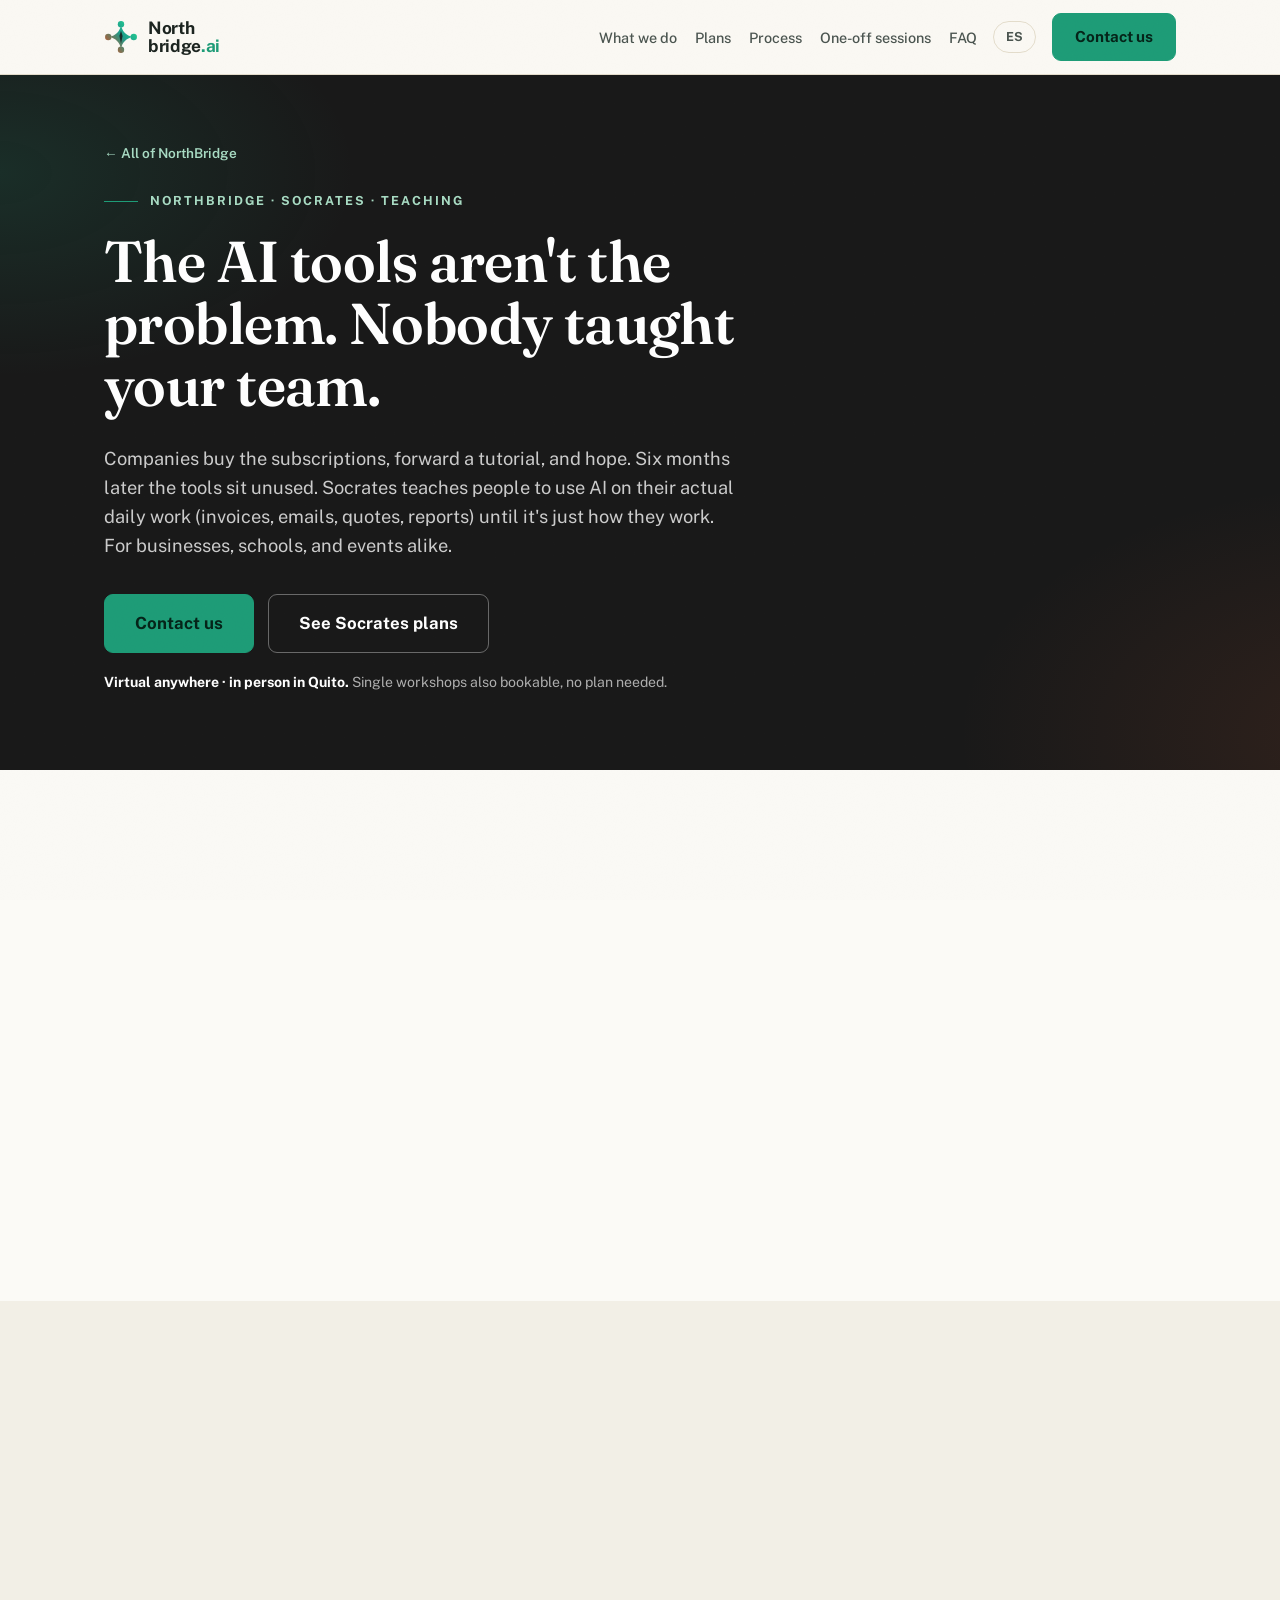
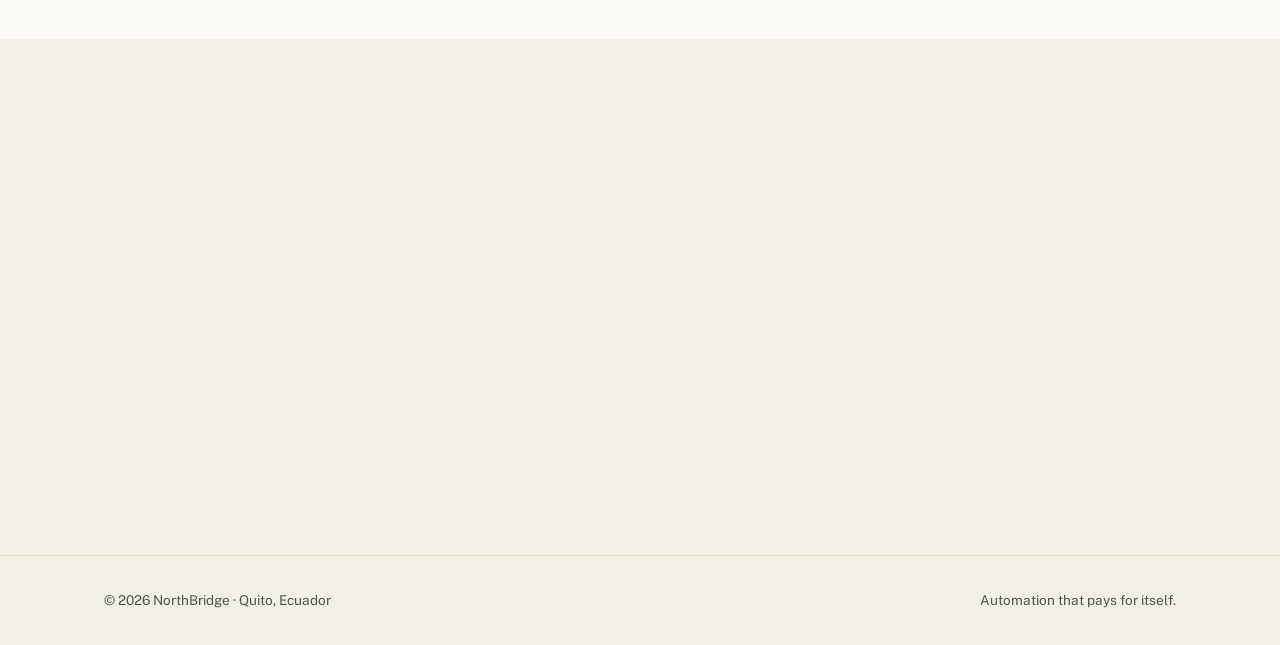
==== socrates.html @ 63552acc "Recolor: sync logo accent fill to charcoal" ====
<!DOCTYPE html>
<html lang="en">
<head>
<meta charset="UTF-8">
<meta name="viewport" content="width=device-width, initial-scale=1.0">
<title>NorthBridge Socrates: AI training that sticks</title>
<meta name="description" content="Socrates is NorthBridge's teaching practice: hands-on AI workshops for business teams, AI literacy programs for schools, and AI talks for events. Virtual anywhere, in person in Quito, in English or Spanish. Plans from $99/month; one-off classes from $49/seat.">
<meta name="keywords" content="AI training for teams, AI workshop for employees, AI fluency training, corporate AI training, AI classes for schools, AI literacy program, AI speaker for events, AI talk for conference, hands-on AI workshop, capacitación en IA, taller de inteligencia artificial, clases de IA para escuelas, Quito">
<script type="application/ld+json">
{
  "@context": "https://schema.org",
  "@type": "Service",
  "name": "NorthBridge Socrates",
  "serviceType": "AI training and education",
  "provider": {"@type": "ProfessionalService", "name": "NorthBridge", "email": "northbridgeai1@gmail.com", "address": {"@type": "PostalAddress", "addressLocality": "Quito", "addressCountry": "EC"}},
  "description": "Hands-on AI training: workshops for business teams built on their real daily work, AI literacy programs for schools (students and teachers), and AI talks for conferences and events. Virtual anywhere, in person in Quito, in English or Spanish.",
  "audience": [
    {"@type": "Audience", "audienceType": "Small and medium business teams"},
    {"@type": "EducationalAudience", "educationalRole": "Schools: students and teachers"},
    {"@type": "Audience", "audienceType": "Conference and event organizers"}
  ],
  "areaServed": ["Worldwide (virtual)", "Ecuador"],
  "offers": [
    {"@type": "Offer", "name": "Foundations", "description": "1 team workshop per quarter, monthly AI letter, email Q&A between sessions.", "price": "99", "priceCurrency": "USD", "priceSpecification": {"@type": "UnitPriceSpecification", "price": "99", "priceCurrency": "USD", "unitText": "per month"}},
    {"@type": "Offer", "name": "Academy", "description": "1 team workshop per month, session recordings and practice exercises after every workshop, monthly AI letter and email Q&A between sessions.", "price": "199", "priceCurrency": "USD", "priceSpecification": {"@type": "UnitPriceSpecification", "price": "199", "priceCurrency": "USD", "unitText": "per month"}},
    {"@type": "Offer", "name": "Agora", "description": "2 team workshops per month, custom curriculum for your industry and tools, office hours, quarterly skills scorecard, and an AI tool-stack audit (which subscriptions to keep or cancel).", "price": "249", "priceCurrency": "USD", "priceSpecification": {"@type": "UnitPriceSpecification", "price": "249", "priceCurrency": "USD", "unitText": "per month"}},
    {"@type": "Offer", "name": "One-off team workshop", "description": "2-hour hands-on AI fluency workshop for up to 10 people.", "price": "199", "priceCurrency": "USD"},
    {"@type": "Offer", "name": "Open class: Automation 101", "description": "90-minute class for owners and managers, per seat.", "price": "49", "priceCurrency": "USD"}
  ]
}
</script>
<link rel="preconnect" href="https://fonts.googleapis.com">
<link rel="preconnect" href="https://fonts.gstatic.com" crossorigin>
<link href="https://fonts.googleapis.com/css2?family=Fraunces:opsz,wght@9..144,500;9..144,600;9..144,700&family=Public+Sans:ital,wght@0,400;0,500;0,600;0,700;1,400&display=swap" rel="stylesheet">
<link rel="stylesheet" href="styles.css">
</head>
<body>

<header>
  <nav class="nav">
    <a class="brand" href="index.html" aria-label="NorthBridge home">
      <svg width="34" height="34" viewBox="0 0 64 64" fill="none" xmlns="http://www.w3.org/2000/svg" aria-hidden="true">
        <defs>
          <linearGradient id="nbg" x1="8" y1="52" x2="56" y2="12" gradientUnits="userSpaceOnUse">
            <stop offset="0" stop-color="#c1572f"/><stop offset=".55" stop-color="#1f9e8c"/><stop offset="1" stop-color="#25d193"/>
          </linearGradient>
        </defs>
        <path d="M32 10 C34.5 22 42 29.5 54 32 C42 34.5 34.5 42 32 54 C29.5 42 22 34.5 10 32 C22 29.5 29.5 22 32 10 Z" fill="url(#nbg)"/>
        <circle cx="32" cy="8" r="6" fill="url(#nbg)"/><circle cx="32" cy="56" r="6" fill="url(#nbg)"/>
        <circle cx="8" cy="32" r="6" fill="url(#nbg)"/><circle cx="56" cy="32" r="6" fill="url(#nbg)"/>
        <path d="M32 20 L35 30 L32 44 L29 30 Z" fill="#1a1a1a" opacity=".85"/>
      </svg>
      <span class="brand-name">North<br>bridge<em>.ai</em></span>
    </a>
    <div class="nav-right">
      <div class="nav-links">
        <a href="index.html#brands"><span class="en">What we do</span><span class="es">Qué hacemos</span></a>
        <a href="#plans"><span class="en">Plans</span><span class="es">Planes</span></a>
        <a href="index.html#process"><span class="en">Process</span><span class="es">Proceso</span></a>
        <a href="#oneoff"><span class="en">One-off sessions</span><span class="es">Sesiones sueltas</span></a>
        <a href="index.html#faq"><span class="en">FAQ</span><span class="es">Preguntas</span></a>
      </div>
      <button class="lang-toggle" id="langBtn" aria-label="Cambiar idioma">ES</button>
      <a class="btn" href="mailto:northbridgeai1@gmail.com?subject=Socrates">
        <span class="en">Contact us</span><span class="es">Contáctanos</span>
      </a>
    </div>
  </nav>
</header>

<main>

<section class="hero">
  <div class="wrap">
    <p class="crumb"><a href="index.html#brands">← <span class="en">All of NorthBridge</span><span class="es">Todo NorthBridge</span></a></p>
    <p class="kicker"><span class="en">NorthBridge · Socrates · Teaching</span><span class="es">NorthBridge · Socrates · Enseñanza</span></p>
    <h1>
      <span class="en">The AI tools aren't the problem. Nobody taught your team.</span>
      <span class="es">Las herramientas de IA no son el problema. Nadie le enseñó a tu equipo.</span>
    </h1>
    <p class="lede">
      <span class="en">Companies buy the subscriptions, forward a tutorial, and hope. Six months later the tools sit unused. Socrates teaches people to use AI on their actual daily work (invoices, emails, quotes, reports) until it's just how they work. For businesses, schools, and events alike.</span>
      <span class="es">Las empresas compran las suscripciones, reenvían un tutorial, y esperan. Seis meses después las herramientas están sin usar. Socrates enseña a la gente a usar IA en su trabajo diario real (facturas, correos, cotizaciones, reportes) hasta que sea simplemente su forma de trabajar. Para empresas, escuelas y eventos por igual.</span>
    </p>
    <div class="hero-cta">
      <a class="btn big" href="mailto:northbridgeai1@gmail.com?subject=Socrates">
        <span class="en">Contact us</span><span class="es">Contáctanos</span>
      </a>
      <a class="btn big ghost" href="#plans">
        <span class="en">See Socrates plans</span><span class="es">Ver planes Socrates</span>
      </a>
    </div>
    <p class="hero-note" style="margin-top:18px">
      <span class="en"><strong>Virtual anywhere · in person in Quito.</strong> Single workshops also bookable, no plan needed.</span>
      <span class="es"><strong>Virtual donde estés · presencial en Quito.</strong> También puedes reservar talleres sueltos, sin plan.</span>
    </p>
  </div>
</section>

<section class="fit">
  <div class="wrap">
    <p class="step-label rv"><span class="en">Is Socrates for you?</span><span class="es">¿Socrates es para ti?</span></p>
    <h2 class="h2 rv">
      <span class="en">You'll recognize these symptoms.</span>
      <span class="es">Vas a reconocer estos síntomas.</span>
    </h2>
    <div class="fit-grid">
      <div class="fit-card rv">
        <h3><span class="en">"We pay for it, but…"</span><span class="es">"Lo pagamos, pero…"</span></h3>
        <p><span class="en">There's an AI subscription on the company card. Two people opened it once. Nobody's sure what it's for anymore.</span><span class="es">Hay una suscripción de IA en la tarjeta de la empresa. Dos personas la abrieron una vez. Ya nadie sabe bien para qué es.</span></p>
      </div>
      <div class="fit-card rv d1">
        <h3><span class="en">One person knows everything</span><span class="es">Una persona lo sabe todo</span></h3>
        <p><span class="en">All the AI knowledge in the company lives in one enthusiast's head. When they're on vacation, it's 2019 again.</span><span class="es">Todo el conocimiento de IA de la empresa vive en la cabeza de un entusiasta. Cuando se va de vacaciones, vuelve a ser 2019.</span></p>
      </div>
      <div class="fit-card rv d2">
        <h3><span class="en">Fear dressed as skepticism</span><span class="es">Miedo disfrazado de escepticismo</span></h3>
        <p><span class="en">Half the team says AI is overhyped. Ask quietly, and it's not skepticism: nobody wants to look slow in front of colleagues. Training in a safe room fixes that.</span><span class="es">La mitad del equipo dice que la IA es puro humo. Pregunta en privado, y no es escepticismo: nadie quiere verse lento frente a los colegas. Capacitar en un espacio seguro arregla eso.</span></p>
      </div>
    </div>
    <p class="sub rv" style="margin-top:36px">
      <span class="en">And it's not only businesses: Socrates gives talks and classes at <strong>events</strong>, and runs AI-literacy programs for <strong>schools</strong>, students and teachers both.</span>
      <span class="es">Y no es solo para empresas: Socrates da charlas y clases en <strong>eventos</strong>, y dicta programas de alfabetización en IA para <strong>escuelas</strong>, estudiantes y profesores por igual.</span>
    </p>
  </div>
</section>

<section class="plans" id="plans">
  <div class="wrap">
    <p class="step-label rv"><span class="en">Socrates plans</span><span class="es">Planes Socrates</span></p>
    <h2 class="h2 rv"><span class="en">Three depths of fluency.</span><span class="es">Tres profundidades de fluidez.</span></h2>
    <p class="sub rv">
      <span class="en">Every workshop is hands-on and built on your team's real tasks. People leave having already done their work faster, not having watched slides about it.</span>
      <span class="es">Cada taller es práctico y se construye sobre las tareas reales de tu equipo. La gente sale habiendo hecho ya su trabajo más rápido, no habiendo visto diapositivas sobre el tema.</span>
    </p>
    <div class="tiers">
      <div class="tier rv">
        <h3>Foundations</h3>
        <p class="for"><span class="en">Keep the fluency alive, quarter by quarter.</span><span class="es">Mantén viva la fluidez, trimestre a trimestre.</span></p>
        <div class="tprice"><span class="n">$99</span><span class="per"><span class="en">/ month</span><span class="es">/ mes</span></span></div>
        <ul>
          <li><strong>1</strong> <span class="en">team workshop / quarter</span><span class="es">taller de equipo / trimestre</span></li>
          <li><span class="en">Monthly AI letter for your business</span><span class="es">Carta mensual de IA para tu negocio</span></li>
          <li><span class="en">Email Q&amp;A between sessions</span><span class="es">Preguntas por correo entre sesiones</span></li>
        </ul>
        <a class="btn navy cta book" style="text-align:center" href="book.html?plan=Socrates+Foundations">
          <span class="en">Choose Foundations</span><span class="es">Elegir Foundations</span>
        </a>
      </div>
      <div class="tier rv d1">
        <h3>Academy</h3>
        <p class="for"><span class="en">A monthly rhythm of learning.</span><span class="es">Un ritmo mensual de aprendizaje.</span></p>
        <div class="tprice"><span class="n">$199</span><span class="per"><span class="en">/ month</span><span class="es">/ mes</span></span></div>
        <ul>
          <li><strong>1</strong> <span class="en">team workshop / month</span><span class="es">taller de equipo / mes</span></li>
          <li><span class="en">Session recordings + practice exercises after every workshop</span><span class="es">Grabaciones + ejercicios de práctica después de cada taller</span></li>
          <li><span class="en">Monthly AI letter &amp; email Q&amp;A between sessions</span><span class="es">Carta mensual de IA y preguntas por correo entre sesiones</span></li>
        </ul>
        <a class="btn navy cta book" style="text-align:center" href="book.html?plan=Socrates+Academy">
          <span class="en">Choose Academy</span><span class="es">Elegir Academy</span>
        </a>
      </div>
      <div class="tier best rv d2">
        <span class="badge"><span class="en">Popular</span><span class="es">Popular</span></span>
        <h3>Agora</h3>
        <p class="for"><span class="en">A curriculum, not just sessions.</span><span class="es">Un plan de estudios, no solo sesiones.</span></p>
        <div class="tprice"><span class="n">$249</span><span class="per"><span class="en">/ month</span><span class="es">/ mes</span></span></div>
        <ul>
          <li><strong>2</strong> <span class="en">team workshops / month</span><span class="es">talleres de equipo / mes</span></li>
          <li><span class="en">Custom curriculum for your industry &amp; tools</span><span class="es">Plan de estudios a medida para tu industria y herramientas</span></li>
          <li><span class="en">Office hours: your team can book us anytime</span><span class="es">Horas de consulta: tu equipo nos agenda cuando quiera</span></li>
          <li><span class="en">Quarterly skills scorecard: who's fluent, who needs help</span><span class="es">Boleta trimestral de habilidades: quién domina, quién necesita ayuda</span></li>
          <li><span class="en">AI tool-stack audit: which subscriptions to keep or cancel</span><span class="es">Auditoría de herramientas de IA: qué suscripciones mantener o cancelar</span></li>
        </ul>
        <a class="btn cta book" style="text-align:center" href="book.html?plan=Socrates+Agora">
          <span class="en">Choose Agora</span><span class="es">Elegir Agora</span>
        </a>
        <p class="value-note">
          <span class="en">$50 more than Academy gets you double the workshops, plus curriculum, office hours, skills scorecard, and tool audit.</span>
          <span class="es">$50 más que Academy te da el doble de talleres, más plan de estudios, horas de consulta, boleta de habilidades y auditoría de herramientas.</span>
        </p>
      </div>
    </div>
    <p class="tiers-note rv">
      <span class="en">Choosing a plan books your <strong>free first meeting</strong>: the invite lands on both calendars automatically. Every plan: 30-day money-back guarantee on your first month · single workshops bookable without any plan · pay yearly and get 2 months free.</span>
      <span class="es">Elegir un plan agenda tu <strong>primera reunión gratuita</strong>: la invitación llega a ambos calendarios automáticamente. Todos los planes: garantía de devolución de 30 días en tu primer mes · talleres sueltos reservables sin ningún plan · paga el año y llévate 2 meses gratis.</span>
    </p>

    <div class="bundle-strip rv">
      <div>
        <h3><span class="en">Training sticks best next to real automation.</span><span class="es">La capacitación pega mejor junto a automatización real.</span></h3>
        <p><span class="en">The Growth and Scale bundles pair Socrates with Cinderella and Hermes: your team learns on the very systems we build for them. And bundles cost less than the plans separately.</span><span class="es">Los paquetes Crecimiento y Escala combinan Socrates con Cinderella y Hermes: tu equipo aprende sobre los mismos sistemas que construimos para ellos. Y los paquetes cuestan menos que los planes por separado.</span></p>
      </div>
      <a class="btn big" href="index.html#plans"><span class="en">See the bundles</span><span class="es">Ver los paquetes</span></a>
    </div>
  </div>
</section>

<section class="fit" id="oneoff">
  <div class="wrap">
    <p class="step-label rv"><span class="en">One-off sessions</span><span class="es">Sesiones sueltas</span></p>
    <h2 class="h2 rv">
      <span class="en">No plan needed. Book a single session.</span>
      <span class="es">Sin plan. Reserva una sesión suelta.</span>
    </h2>
    <p class="sub rv" style="margin-bottom:40px">
      <span class="en">Virtual anywhere, in person in Quito. Email us a date that works and how many people are coming.</span>
      <span class="es">Virtual donde estés, presencial en Quito. Escríbenos una fecha que te sirva y cuántas personas asisten.</span>
    </p>
    <div class="fit-grid">
      <div class="fit-card rv">
        <h3><span class="en">Team workshop · 2h · $199</span><span class="es">Taller de equipo · 2h · $199</span></h3>
        <p style="margin-bottom:16px"><span class="en">Hands-on AI fluency for up to 10 people, built on your team's real daily work.</span><span class="es">Fluidez práctica en IA para hasta 10 personas, sobre el trabajo diario real de tu equipo.</span></p>
        <a class="btn navy" href="mailto:northbridgeai1@gmail.com?subject=Workshop%3A%20AI%20Fluency"><span class="en">Book it</span><span class="es">Reservar</span></a>
      </div>
      <div class="fit-card rv d1">
        <h3><span class="en">Open class · 90 min · $49/seat</span><span class="es">Clase abierta · 90 min · $49/persona</span></h3>
        <p style="margin-bottom:16px"><span class="en">Automation 101 for owners and managers: what it is, what it costs, what to automate first.</span><span class="es">Automatización 101 para dueños y gerentes: qué es, cuánto cuesta, qué automatizar primero.</span></p>
        <a class="btn navy" href="mailto:northbridgeai1@gmail.com?subject=Class%3A%20Automation%20101"><span class="en">Reserve a seat</span><span class="es">Reservar un lugar</span></a>
      </div>
      <div class="fit-card rv d2">
        <h3><span class="en">Events &amp; schools: quoted</span><span class="es">Eventos y escuelas: cotizado</span></h3>
        <p style="margin-bottom:16px"><span class="en">Talks for conferences and events, AI-literacy programs for schools. Tell us the audience and the date; quote within a day.</span><span class="es">Charlas para conferencias y eventos, programas de alfabetización en IA para escuelas. Cuéntanos la audiencia y la fecha; cotización en un día.</span></p>
        <a class="btn navy" href="mailto:northbridgeai1@gmail.com?subject=Socrates%3A%20event%20or%20school"><span class="en">Tell us what you need</span><span class="es">Cuéntanos qué necesitas</span></a>
      </div>
    </div>
  </div>
</section>

<section class="final" style="background:var(--paper-dark)">
  <div class="wrap">
    <h2 class="h2 rv">
      <span class="en">Your competitors' teams are learning this right now.</span>
      <span class="es">Los equipos de tu competencia están aprendiendo esto ahora mismo.</span>
    </h2>
    <p class="rv">
      <span class="en">Email us your team size and what they spend their days on. We'll propose the right depth (a single workshop, a plan, or a full curriculum) and you pick.</span>
      <span class="es">Escríbenos el tamaño de tu equipo y en qué se les van los días. Te proponemos la profundidad correcta (un taller suelto, un plan, o un plan de estudios completo) y tú eliges.</span>
    </p>
    <a class="btn navy big rv" href="mailto:northbridgeai1@gmail.com?subject=Socrates">
      <span class="en">Contact us</span><span class="es">Contáctanos</span>
    </a>
    <p class="mail rv">
      <span class="en">Or write directly: </span><span class="es">O escribe directamente: </span>
      <a href="mailto:northbridgeai1@gmail.com">northbridgeai1@gmail.com</a>
    </p>
  </div>
</section>

</main>

<footer>
  <div class="wrap foot">
    <span>© 2026 NorthBridge · Quito, Ecuador</span>
    <span><span class="en">Automation that pays for itself.</span><span class="es">Automatización que se paga sola.</span></span>
  </div>
</footer>

<script src="site.js"></script>
</body>
</html>
---- styles.css ----
/* NorthBridge shared styles, used by cinderella.html, hermes.html, socrates.html
   (index.html keeps its own inline copy; keep big changes in sync) */
:root{
  --ink:#1d2521;
  --ink-soft:#4c5651;
  --paper:#fbfaf6;
  --paper-dark:#f2efe6;
  --navy:#232323;
  --deep:#1a1a1a;
  --deep-2:#222222;
  --teal:#1f9d78;
  --teal-dark:#136349;
  --teal-soft:#a9dcc4;
  --gold:#d9a344;
  --line:#e4ddcc;
  --line-dark:rgba(255,255,255,.12);
  --serif:"Fraunces", Georgia, serif;
  --sans:"Public Sans", -apple-system, "Segoe UI", sans-serif;
}
*{margin:0;padding:0;box-sizing:border-box}
html{scroll-behavior:smooth}
body{
  font-family:var(--sans);background:var(--paper);color:var(--ink);
  line-height:1.6;font-size:17px;-webkit-font-smoothing:antialiased;overflow-x:hidden;
}
body::before{
  content:"";position:fixed;inset:0;pointer-events:none;z-index:999;opacity:.35;
  background-image:url("data:image/svg+xml,%3Csvg xmlns='http://www.w3.org/2000/svg' width='120' height='120'%3E%3Cfilter id='n'%3E%3CfeTurbulence type='fractalNoise' baseFrequency='0.9' numOctaves='2'/%3E%3CfeColorMatrix values='0 0 0 0 0 0 0 0 0 0 0 0 0 0 0 0 0 0 0.03 0'/%3E%3C/filter%3E%3Crect width='120' height='120' filter='url(%23n)'/%3E%3C/svg%3E");
}
.es{display:none}
html[data-lang="es"] .es{display:revert}
html[data-lang="es"] .en{display:none}
.wrap{max-width:1120px;margin:0 auto;padding:0 24px}
a{color:inherit}

/* reveal */
.rv{opacity:0;transform:translateY(26px);transition:opacity .7s ease, transform .7s ease}
.rv.in{opacity:1;transform:none}
.rv.d1{transition-delay:.08s}.rv.d2{transition-delay:.16s}.rv.d3{transition-delay:.24s}
@media (prefers-reduced-motion: reduce){
  .rv{opacity:1;transform:none;transition:none}
  html{scroll-behavior:auto}
}

/* nav */
header{
  position:sticky;top:0;z-index:50;
  background:rgba(251,249,244,.92);backdrop-filter:blur(10px);
  border-bottom:1px solid var(--line);
}
.nav{display:flex;align-items:center;justify-content:space-between;padding:13px 24px;max-width:1120px;margin:0 auto}
.brand{display:flex;align-items:center;gap:10px;text-decoration:none}
.brand-name{font-weight:700;font-size:1.08rem;letter-spacing:-.02em;color:var(--ink);line-height:1.05}
.brand-name em{font-style:normal;color:var(--teal)}
.nav-right{display:flex;align-items:center;gap:16px}
.nav-links{display:flex;gap:18px;font-size:.9rem;font-weight:500}
.nav-links a{text-decoration:none;color:var(--ink-soft)}
.nav-links a:hover{color:var(--ink)}
.lang-toggle{
  border:1px solid var(--line);background:transparent;border-radius:999px;
  font:inherit;font-size:.78rem;font-weight:700;padding:5px 12px;cursor:pointer;color:var(--ink-soft);
}
.lang-toggle:hover{border-color:var(--teal);color:var(--ink)}
@media(max-width:760px){.nav-links{display:none}}

/* buttons */
.btn{
  display:inline-block;background:var(--teal);color:#06251a;text-decoration:none;
  padding:11px 22px;border-radius:9px;font-weight:700;font-size:.95rem;
  border:1px solid var(--teal);transition:transform .15s, box-shadow .15s, background .15s;
  position:relative;overflow:hidden;
}
.btn:hover{background:#22cf8e;transform:translateY(-1px);box-shadow:0 10px 24px -10px rgba(31,157,120,.55)}
.btn.big{padding:15px 30px;font-size:1.05rem}
.btn.navy{background:var(--navy);border-color:var(--navy);color:#fff}
.btn.navy:hover{background:#0f2d24;box-shadow:0 10px 24px -12px rgba(16,45,36,.6)}
.btn.ghost{background:transparent;color:#fff;border-color:rgba(255,255,255,.35)}
.btn.ghost:hover{border-color:#fff;box-shadow:none;background:rgba(255,255,255,.06)}
.btn::after{
  content:"";position:absolute;top:0;left:-80%;width:50%;height:100%;
  background:linear-gradient(105deg, transparent, rgba(255,255,255,.35), transparent);
  transform:skewX(-20deg);transition:left .5s ease;
}
.btn:hover::after{left:130%}
@media (prefers-reduced-motion: reduce){.btn::after{display:none}}

/* page hero (brand pages) */
.hero{position:relative;background:var(--deep);color:#fff;padding:68px 0 76px;overflow:hidden}
.hero::after{
  content:"";position:absolute;inset:-40%;pointer-events:none;
  background:
    radial-gradient(600px 340px at 22% 30%, rgba(31,157,120,.16), transparent 60%),
    radial-gradient(700px 420px at 82% 75%, rgba(193,87,47,.14), transparent 60%);
  animation:drift 16s ease-in-out infinite alternate;
}
@keyframes drift{from{transform:translate3d(-2%,0,0)}to{transform:translate3d(2%,2%,0)}}
@media (prefers-reduced-motion: reduce){.hero::after{animation:none}}
.hero .wrap{position:relative;z-index:2}
.crumb{font-size:.85rem;margin-bottom:26px}
.crumb a{color:var(--teal-soft);text-decoration:none;font-weight:600}
.crumb a:hover{color:#fff}
.kicker{
  font-size:.78rem;font-weight:700;letter-spacing:.16em;text-transform:uppercase;
  color:var(--teal-soft);margin-bottom:20px;display:flex;align-items:center;gap:12px;
}
.kicker::before{content:"";width:34px;height:1px;background:var(--teal);display:inline-block}
h1{
  font-family:var(--serif);font-weight:600;letter-spacing:-.01em;
  font-size:clamp(2.1rem, 5vw, 3.6rem);line-height:1.08;color:#fff;max-width:19ch;
}
.hero p.lede{margin:26px 0 8px;font-size:1.14rem;color:rgba(255,255,255,.78);max-width:58ch}
.hero-cta{margin-top:34px;display:flex;gap:14px;align-items:center;flex-wrap:wrap}
.hero-note{font-size:.88rem;color:rgba(255,255,255,.65)}
.hero-note strong{color:#fff}

/* section bits */
section{position:relative}
.step-label{
  font-size:.8rem;font-weight:700;letter-spacing:.14em;text-transform:uppercase;
  color:var(--teal-dark);margin-bottom:16px;display:flex;align-items:center;gap:12px;
}
.step-label::after{content:"";height:1px;width:64px;background:currentColor;opacity:.4}
.h2{
  font-family:var(--serif);font-weight:600;font-size:clamp(1.7rem,3.6vw,2.5rem);
  letter-spacing:-.01em;line-height:1.15;margin-bottom:14px;
}
.sub{color:var(--ink-soft);max-width:62ch}

/* who it's for */
.fit{padding:64px 0;background:var(--paper)}
.fit .sub{margin-bottom:40px}
.fit-grid{display:grid;grid-template-columns:repeat(3,1fr);gap:20px}
@media(max-width:880px){.fit-grid{grid-template-columns:1fr;max-width:460px;margin:0 auto}}
.fit-card{background:#fff;border:1px solid var(--line);border-radius:14px;padding:24px}
.fit-card h3{font-size:1.02rem;font-weight:700;color:var(--navy);margin-bottom:6px}
.fit-card p{font-size:.92rem;color:var(--ink-soft)}

/* plans */
.plans{padding:72px 0;background:var(--paper-dark)}
.plans .sub{margin-bottom:52px}
.tiers{display:grid;grid-template-columns:repeat(3,1fr);gap:22px;align-items:stretch}
@media(max-width:920px){.tiers{grid-template-columns:1fr;max-width:440px;margin:0 auto}}
.tier{
  background:#fff;border:1px solid var(--line);border-radius:18px;padding:32px 28px;
  display:flex;flex-direction:column;position:relative;
  transition:transform .25s ease, box-shadow .25s ease;
}
.tier:hover{transform:translateY(-6px);box-shadow:0 24px 48px -22px rgba(26,26,26,.35)}
.tier.best{
  border:2px solid var(--teal);
  box-shadow:0 26px 56px -22px rgba(31,157,120,.4);
  background:linear-gradient(180deg, #ffffff 0%, #f1faf4 100%);
}
.tier .badge{
  position:absolute;top:-14px;left:50%;transform:translateX(-50%);
  background:var(--teal);color:#06251a;font-size:.72rem;font-weight:800;
  letter-spacing:.1em;text-transform:uppercase;padding:5px 14px;border-radius:999px;white-space:nowrap;
  animation:floaty 3.2s ease-in-out infinite;
}
@keyframes floaty{0%,100%{transform:translateX(-50%) translateY(0)}50%{transform:translateX(-50%) translateY(-4px)}}
@media (prefers-reduced-motion: reduce){.tier .badge{animation:none}}
.tier h3{font-family:var(--serif);font-size:1.3rem;font-weight:600;color:var(--navy);margin-bottom:4px}
.tier .for{font-size:.85rem;color:var(--ink-soft);min-height:2.6em}
.tier .tprice{display:flex;align-items:baseline;gap:6px;margin:16px 0 4px}
.tier .tprice .n{font-family:var(--serif);font-size:2.7rem;font-weight:700;color:var(--navy);letter-spacing:-.02em}
.tier .tprice .per{color:var(--ink-soft);font-weight:600;font-size:.9rem}
.tier ul{list-style:none;margin:18px 0 24px;border-top:1px solid var(--line);flex:1}
.tier li{padding:11px 0 11px 30px;border-bottom:1px solid var(--line);font-size:.95rem;position:relative}
.tier li::before{
  content:"";position:absolute;left:2px;top:17px;width:14px;height:9px;
  border-left:2.5px solid var(--teal);border-bottom:2.5px solid var(--teal);transform:rotate(-45deg);
}
.tier li strong{color:var(--navy)}
.tier .cta{margin-top:auto}
.tier .value-note{
  margin-top:14px;font-size:.83rem;color:var(--teal-dark);font-weight:600;
  border-left:3px solid var(--teal);padding-left:12px;
}
.tiers-note{text-align:center;margin-top:26px;font-size:.9rem;color:var(--ink-soft)}

/* bundle strip */
.bundle-strip{
  margin-top:56px;background:var(--deep);color:#fff;border-radius:18px;padding:36px 40px;
  display:flex;align-items:center;justify-content:space-between;gap:24px;flex-wrap:wrap;
  position:relative;overflow:hidden;
}
.bundle-strip::after{
  content:"";position:absolute;right:-100px;top:-100px;width:280px;height:280px;border-radius:50%;
  background:radial-gradient(circle, rgba(31,157,120,.25), transparent 65%);
}
.bundle-strip h3{font-family:var(--serif);font-size:1.4rem;font-weight:600;margin-bottom:6px}
.bundle-strip p{color:rgba(255,255,255,.72);font-size:.95rem;max-width:52ch}
.bundle-strip .btn{position:relative;z-index:2}

/* final cta */
.final{padding:72px 0;text-align:center;background:var(--paper)}
.final .h2{font-size:clamp(1.8rem,4vw,2.6rem);max-width:24ch;margin:0 auto 18px}
.final p{color:var(--ink-soft);max-width:52ch;margin:0 auto 34px}
.final .mail{margin-top:18px;font-size:.9rem;color:var(--ink-soft)}
.final .mail a{color:var(--teal-dark);font-weight:600}

footer{border-top:1px solid var(--line);padding:34px 0;font-size:.85rem;color:var(--ink-soft);background:var(--paper-dark)}
.foot{display:flex;justify-content:space-between;align-items:center;gap:16px;flex-wrap:wrap}

/* progress bar */
#progress{
  position:fixed;top:0;left:0;height:3px;width:0%;z-index:1000;
  background:linear-gradient(90deg, var(--teal), var(--gold));
  transition:width .1s linear;
}
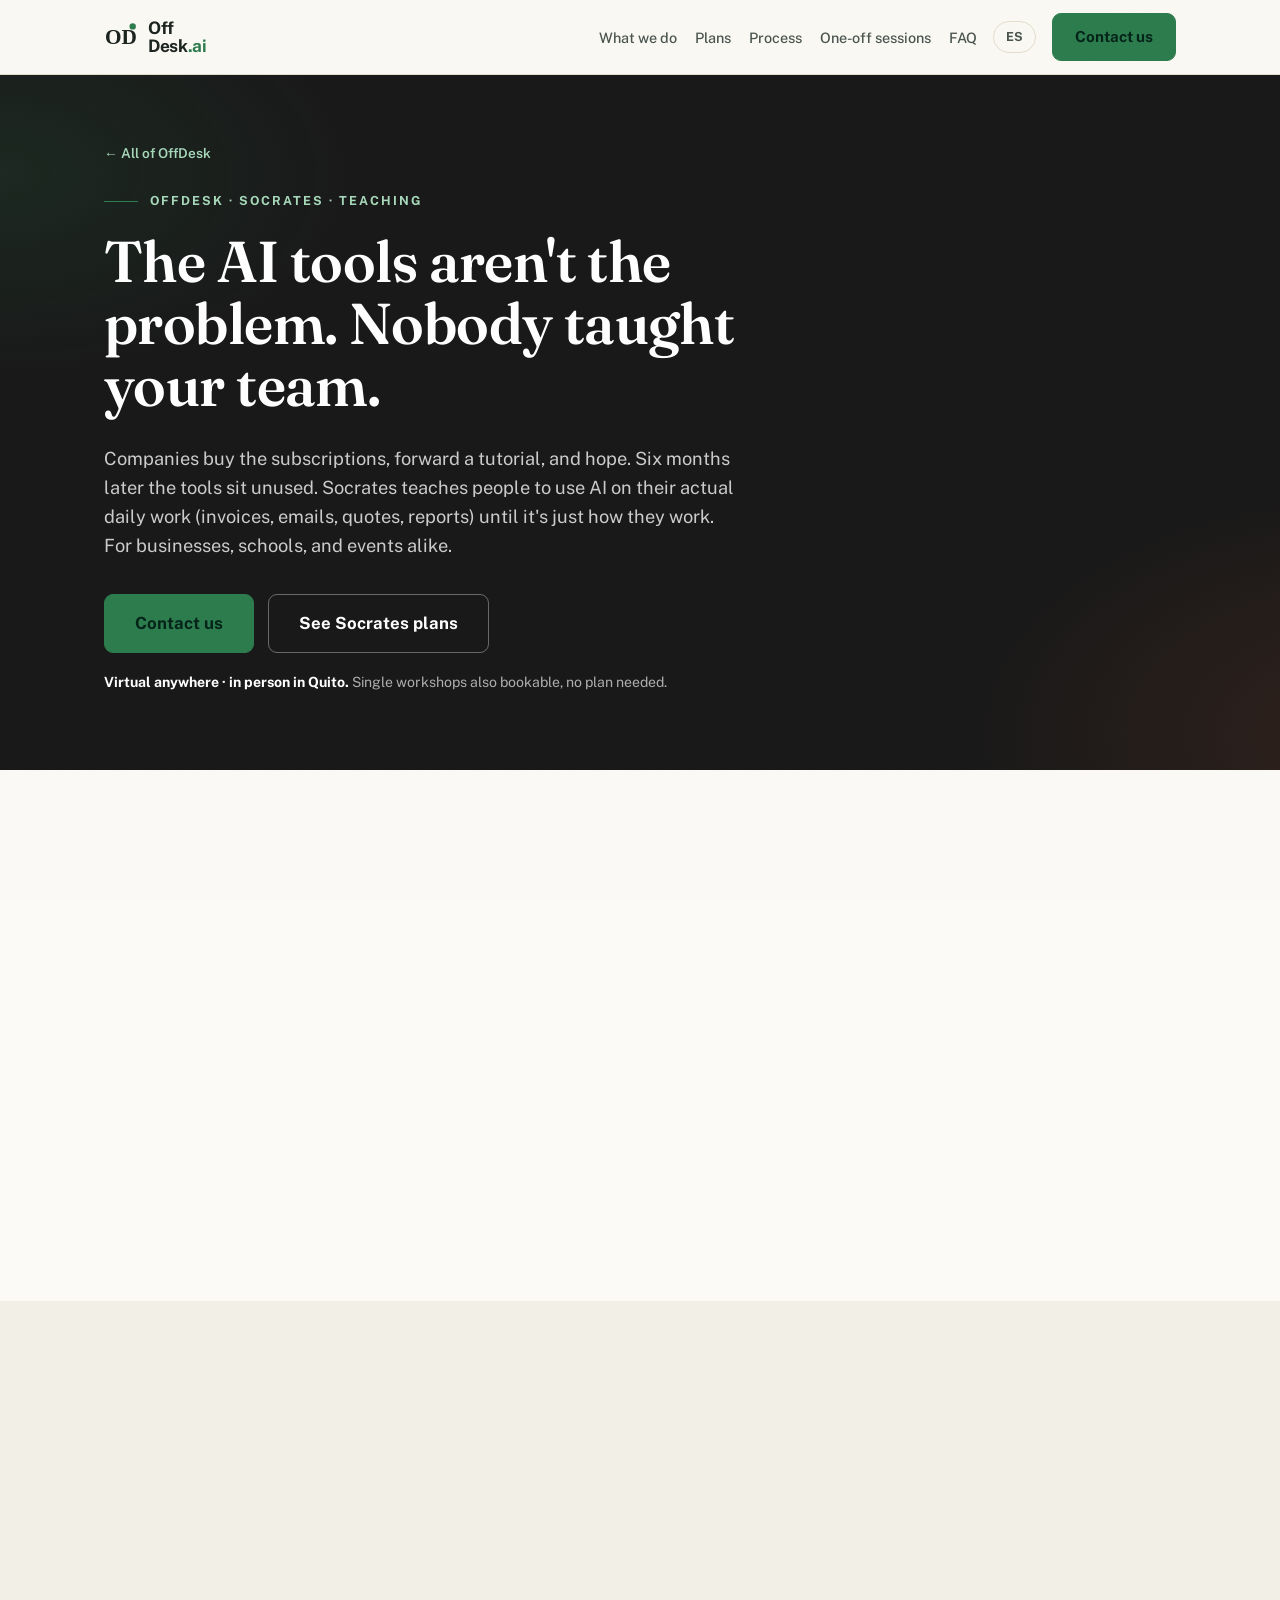
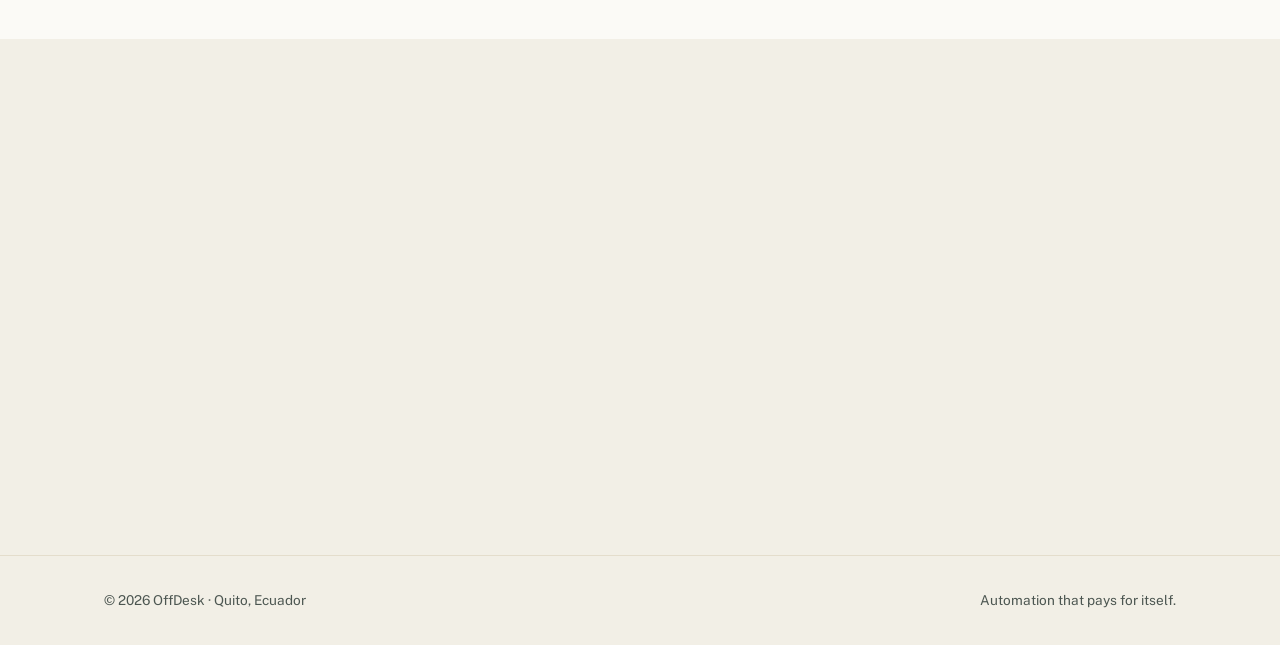
==== commit 366468b8: "Rebrand: OffDesk name, OD monogram logo" ====
--- a/socrates.html
+++ b/socrates.html
@@ -3,16 +3,16 @@
 <head>
 <meta charset="UTF-8">
 <meta name="viewport" content="width=device-width, initial-scale=1.0">
-<title>NorthBridge Socrates: AI training that sticks</title>
-<meta name="description" content="Socrates is NorthBridge's teaching practice: hands-on AI workshops for business teams, AI literacy programs for schools, and AI talks for events. Virtual anywhere, in person in Quito, in English or Spanish. Plans from $99/month; one-off classes from $49/seat.">
+<title>OffDesk Socrates: AI training that sticks</title>
+<meta name="description" content="Socrates is OffDesk's teaching practice: hands-on AI workshops for business teams, AI literacy programs for schools, and AI talks for events. Virtual anywhere, in person in Quito, in English or Spanish. Plans from $99/month; one-off classes from $49/seat.">
 <meta name="keywords" content="AI training for teams, AI workshop for employees, AI fluency training, corporate AI training, AI classes for schools, AI literacy program, AI speaker for events, AI talk for conference, hands-on AI workshop, capacitación en IA, taller de inteligencia artificial, clases de IA para escuelas, Quito">
 <script type="application/ld+json">
 {
   "@context": "https://schema.org",
   "@type": "Service",
-  "name": "NorthBridge Socrates",
+  "name": "OffDesk Socrates",
   "serviceType": "AI training and education",
-  "provider": {"@type": "ProfessionalService", "name": "NorthBridge", "email": "northbridgeai1@gmail.com", "address": {"@type": "PostalAddress", "addressLocality": "Quito", "addressCountry": "EC"}},
+  "provider": {"@type": "ProfessionalService", "name": "OffDesk", "email": "northbridgeai1@gmail.com", "address": {"@type": "PostalAddress", "addressLocality": "Quito", "addressCountry": "EC"}},
   "description": "Hands-on AI training: workshops for business teams built on their real daily work, AI literacy programs for schools (students and teachers), and AI talks for conferences and events. Virtual anywhere, in person in Quito, in English or Spanish.",
   "audience": [
     {"@type": "Audience", "audienceType": "Small and medium business teams"},
@@ -33,24 +33,18 @@
 <link rel="preconnect" href="https://fonts.gstatic.com" crossorigin>
 <link href="https://fonts.googleapis.com/css2?family=Fraunces:opsz,wght@9..144,500;9..144,600;9..144,700&family=Public+Sans:ital,wght@0,400;0,500;0,600;0,700;1,400&display=swap" rel="stylesheet">
 <link rel="stylesheet" href="styles.css">
+<link rel="icon" type="image/svg+xml" href="icon.svg">
 </head>
 <body>
 
 <header>
   <nav class="nav">
-    <a class="brand" href="index.html" aria-label="NorthBridge home">
+    <a class="brand" href="index.html" aria-label="OffDesk home">
       <svg width="34" height="34" viewBox="0 0 64 64" fill="none" xmlns="http://www.w3.org/2000/svg" aria-hidden="true">
-        <defs>
-          <linearGradient id="nbg" x1="8" y1="52" x2="56" y2="12" gradientUnits="userSpaceOnUse">
-            <stop offset="0" stop-color="#c1572f"/><stop offset=".55" stop-color="#1f9e8c"/><stop offset="1" stop-color="#25d193"/>
-          </linearGradient>
-        </defs>
-        <path d="M32 10 C34.5 22 42 29.5 54 32 C42 34.5 34.5 42 32 54 C29.5 42 22 34.5 10 32 C22 29.5 29.5 22 32 10 Z" fill="url(#nbg)"/>
-        <circle cx="32" cy="8" r="6" fill="url(#nbg)"/><circle cx="32" cy="56" r="6" fill="url(#nbg)"/>
-        <circle cx="8" cy="32" r="6" fill="url(#nbg)"/><circle cx="56" cy="32" r="6" fill="url(#nbg)"/>
-        <path d="M32 20 L35 30 L32 44 L29 30 Z" fill="#1a1a1a" opacity=".85"/>
+        <text x="2" y="46" font-family="Georgia, serif" font-weight="700" font-size="40" fill="#1d2521">OD</text>
+        <circle cx="54" cy="12" r="6" fill="#2e7d4f"/>
       </svg>
-      <span class="brand-name">North<br>bridge<em>.ai</em></span>
+      <span class="brand-name">Off<br>Desk<em>.ai</em></span>
     </a>
     <div class="nav-right">
       <div class="nav-links">
@@ -72,8 +66,8 @@
 
 <section class="hero">
   <div class="wrap">
-    <p class="crumb"><a href="index.html#brands">← <span class="en">All of NorthBridge</span><span class="es">Todo NorthBridge</span></a></p>
-    <p class="kicker"><span class="en">NorthBridge · Socrates · Teaching</span><span class="es">NorthBridge · Socrates · Enseñanza</span></p>
+    <p class="crumb"><a href="index.html#brands">← <span class="en">All of OffDesk</span><span class="es">Todo OffDesk</span></a></p>
+    <p class="kicker"><span class="en">OffDesk · Socrates · Teaching</span><span class="es">OffDesk · Socrates · Enseñanza</span></p>
     <h1>
       <span class="en">The AI tools aren't the problem. Nobody taught your team.</span>
       <span class="es">Las herramientas de IA no son el problema. Nadie le enseñó a tu equipo.</span>
@@ -251,7 +245,7 @@
 
 <footer>
   <div class="wrap foot">
-    <span>© 2026 NorthBridge · Quito, Ecuador</span>
+    <span>© 2026 OffDesk · Quito, Ecuador</span>
     <span><span class="en">Automation that pays for itself.</span><span class="es">Automatización que se paga sola.</span></span>
   </div>
 </footer>
--- a/styles.css
+++ b/styles.css
@@ -1,4 +1,4 @@
-/* NorthBridge shared styles, used by cinderella.html, hermes.html, socrates.html
+/* OffDesk shared styles, used by cinderella.html, hermes.html, socrates.html
    (index.html keeps its own inline copy; keep big changes in sync) */
 :root{
   --ink:#1d2521;
@@ -8,9 +8,9 @@
   --navy:#232323;
   --deep:#1a1a1a;
   --deep-2:#222222;
-  --teal:#1f9d78;
-  --teal-dark:#136349;
-  --teal-soft:#a9dcc4;
+  --teal:#2e7d4f;
+  --teal-dark:#1f5c39;
+  --teal-soft:#a8d9bb;
   --gold:#d9a344;
   --line:#e4ddcc;
   --line-dark:rgba(255,255,255,.12);
@@ -70,7 +70,7 @@
   border:1px solid var(--teal);transition:transform .15s, box-shadow .15s, background .15s;
   position:relative;overflow:hidden;
 }
-.btn:hover{background:#22cf8e;transform:translateY(-1px);box-shadow:0 10px 24px -10px rgba(31,157,120,.55)}
+.btn:hover{background:#22cf8e;transform:translateY(-1px);box-shadow:0 10px 24px -10px rgba(46,125,79,.55)}
 .btn.big{padding:15px 30px;font-size:1.05rem}
 .btn.navy{background:var(--navy);border-color:var(--navy);color:#fff}
 .btn.navy:hover{background:#0f2d24;box-shadow:0 10px 24px -12px rgba(16,45,36,.6)}
@@ -89,7 +89,7 @@
 .hero::after{
   content:"";position:absolute;inset:-40%;pointer-events:none;
   background:
-    radial-gradient(600px 340px at 22% 30%, rgba(31,157,120,.16), transparent 60%),
+    radial-gradient(600px 340px at 22% 30%, rgba(46,125,79,.16), transparent 60%),
     radial-gradient(700px 420px at 82% 75%, rgba(193,87,47,.14), transparent 60%);
   animation:drift 16s ease-in-out infinite alternate;
 }
@@ -148,7 +148,7 @@
 .tier:hover{transform:translateY(-6px);box-shadow:0 24px 48px -22px rgba(26,26,26,.35)}
 .tier.best{
   border:2px solid var(--teal);
-  box-shadow:0 26px 56px -22px rgba(31,157,120,.4);
+  box-shadow:0 26px 56px -22px rgba(46,125,79,.4);
   background:linear-gradient(180deg, #ffffff 0%, #f1faf4 100%);
 }
 .tier .badge{
@@ -186,7 +186,7 @@
 }
 .bundle-strip::after{
   content:"";position:absolute;right:-100px;top:-100px;width:280px;height:280px;border-radius:50%;
-  background:radial-gradient(circle, rgba(31,157,120,.25), transparent 65%);
+  background:radial-gradient(circle, rgba(46,125,79,.25), transparent 65%);
 }
 .bundle-strip h3{font-family:var(--serif);font-size:1.4rem;font-weight:600;margin-bottom:6px}
 .bundle-strip p{color:rgba(255,255,255,.72);font-size:.95rem;max-width:52ch}
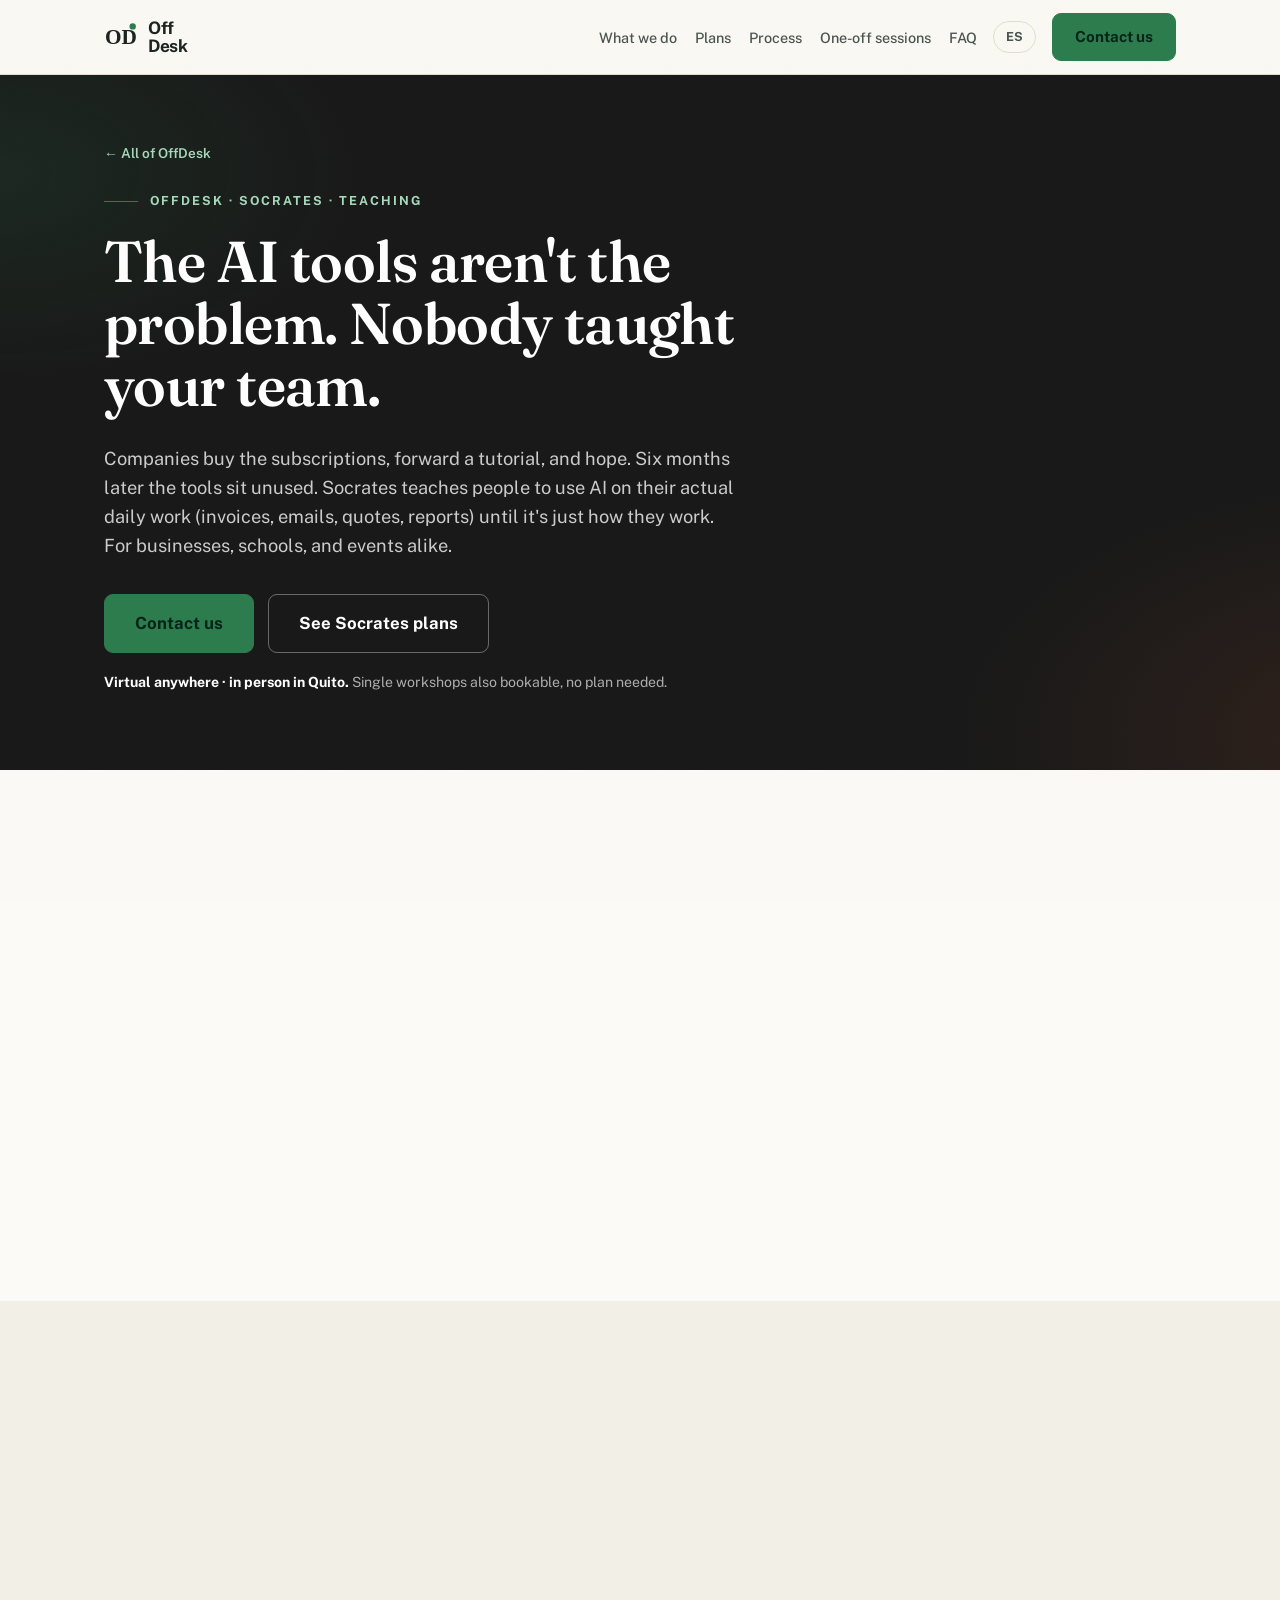
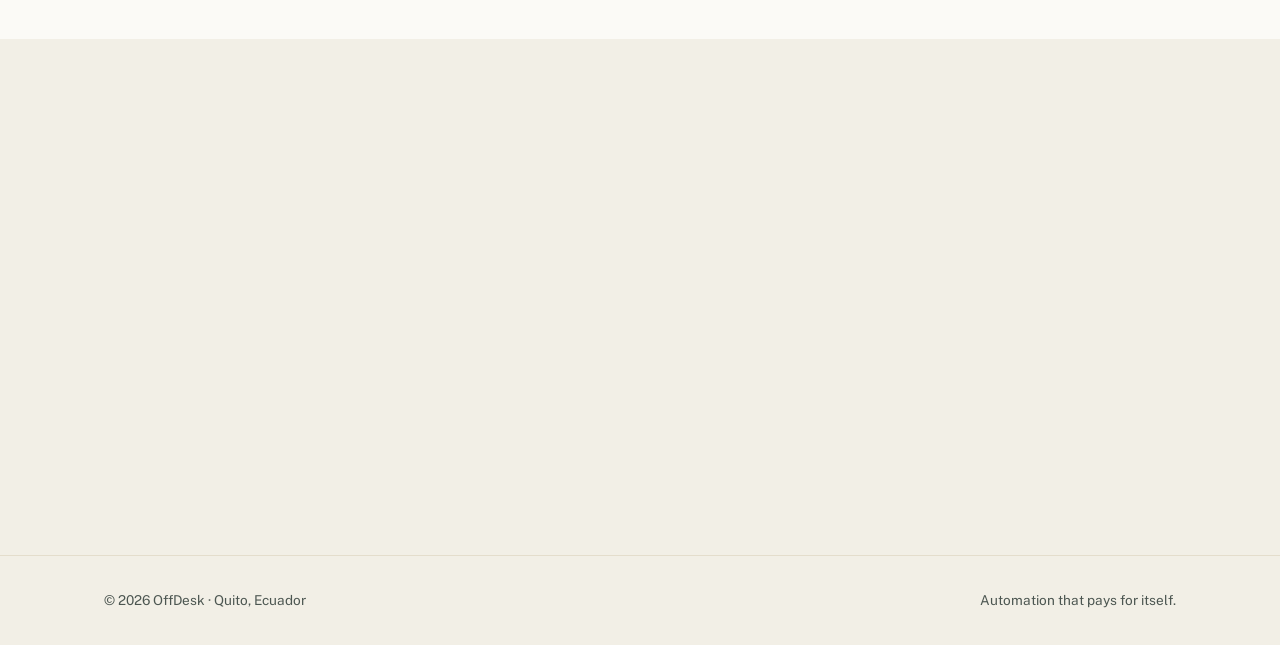
==== commit 76db8fee: "Drop .ai from brand lockup" ====
--- a/socrates.html
+++ b/socrates.html
@@ -44,7 +44,7 @@
         <text x="2" y="46" font-family="Georgia, serif" font-weight="700" font-size="40" fill="#1d2521">OD</text>
         <circle cx="54" cy="12" r="6" fill="#2e7d4f"/>
       </svg>
-      <span class="brand-name">Off<br>Desk<em>.ai</em></span>
+      <span class="brand-name">Off<br>Desk</span>
     </a>
     <div class="nav-right">
       <div class="nav-links">
